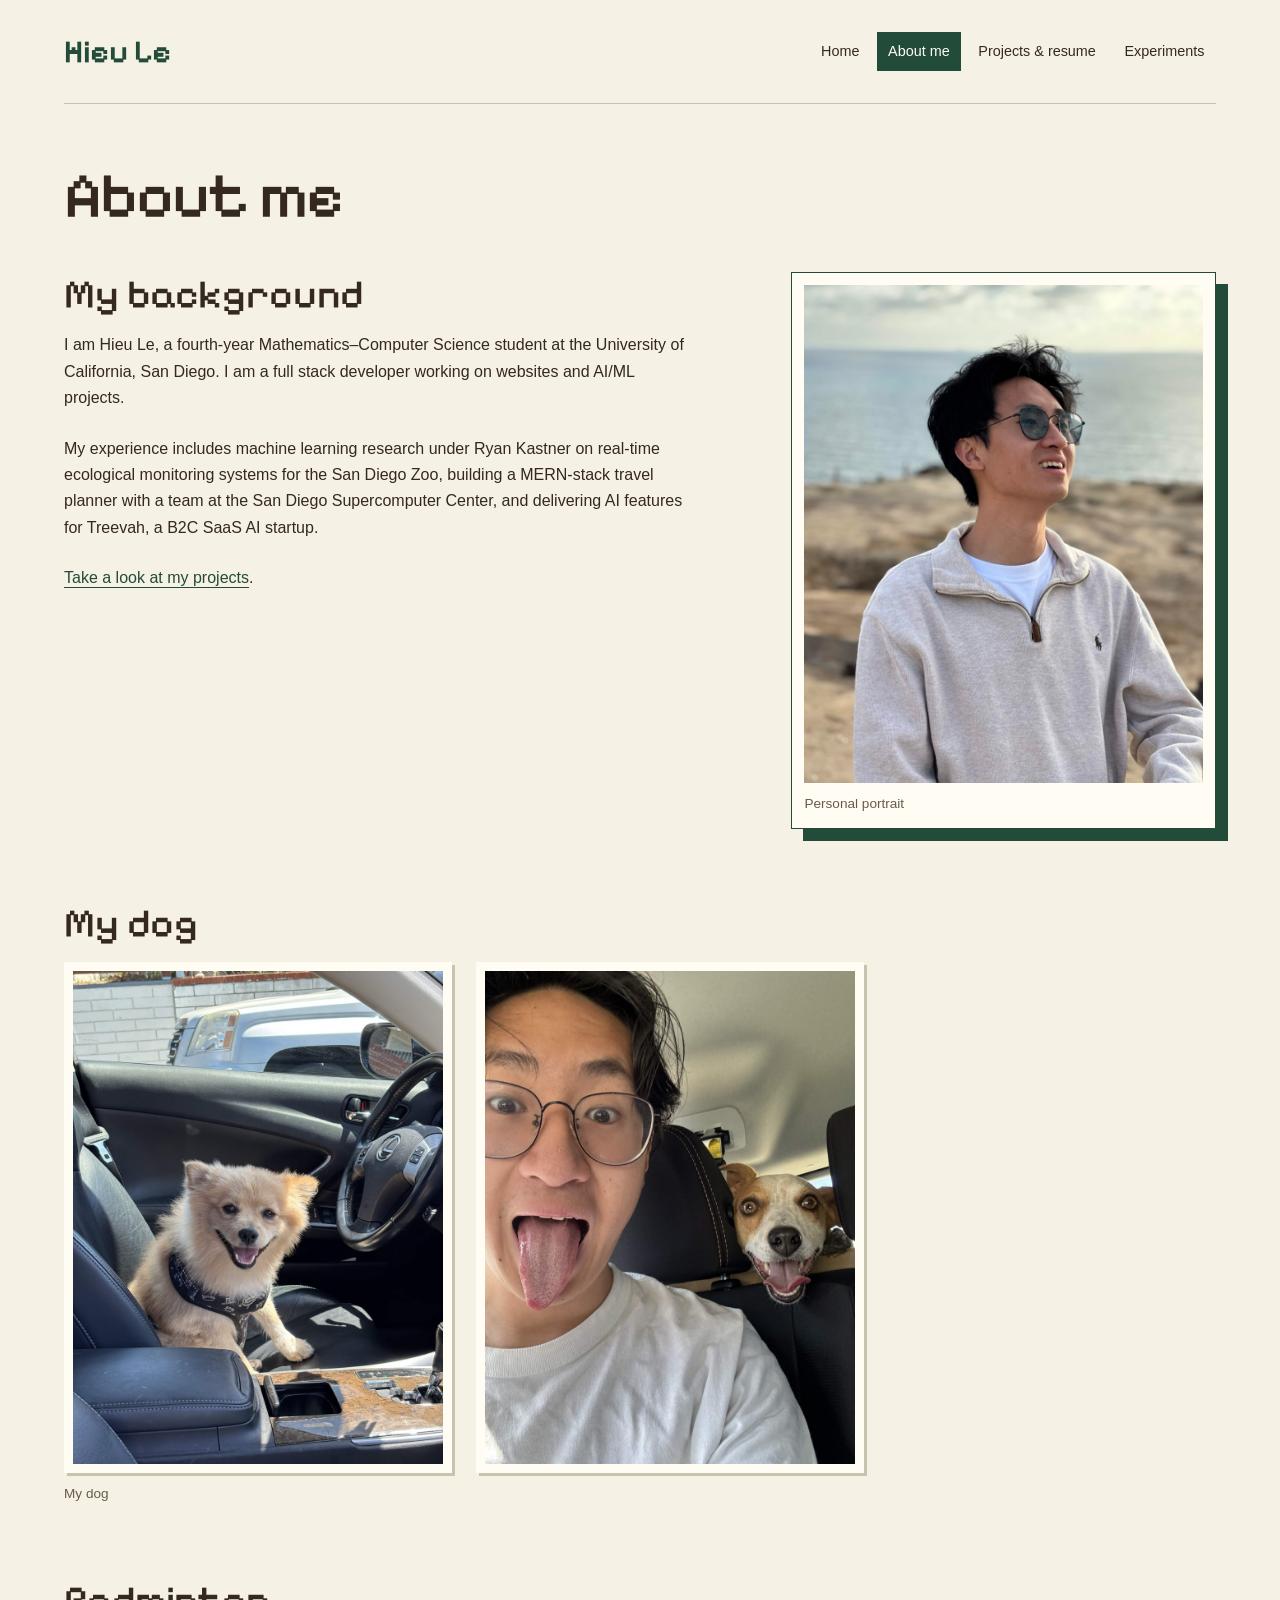
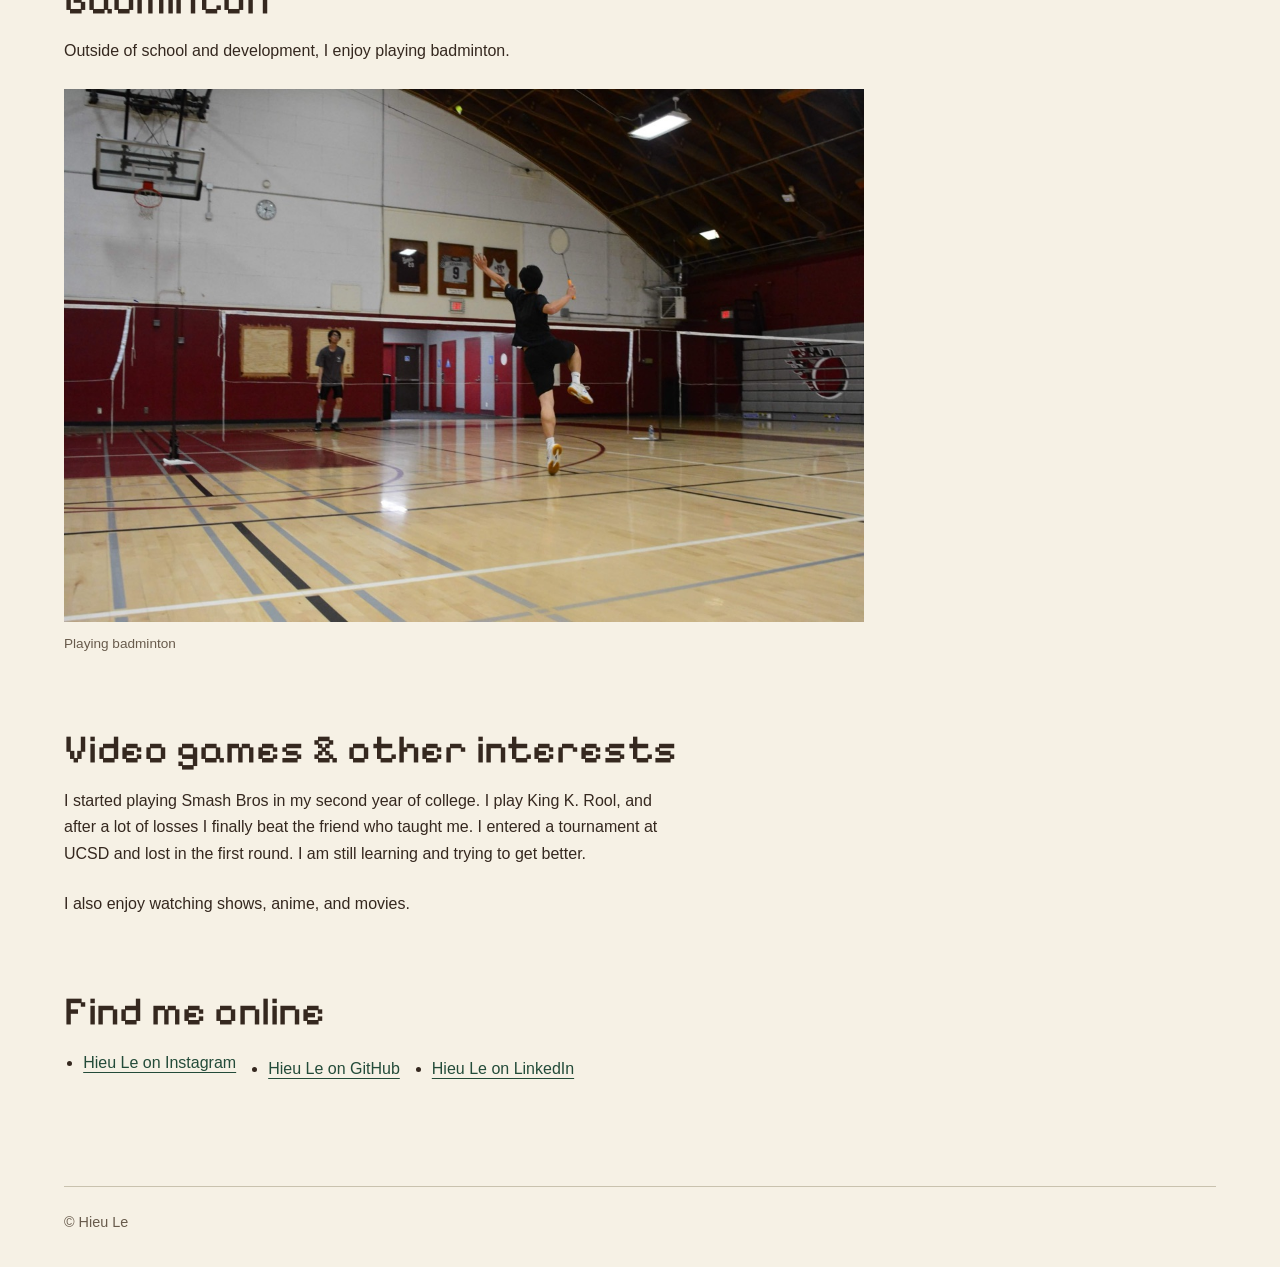
==== about.html @ ff876a13 "First test of portfolio" ====
<!doctype html>
<html lang="en">
  <head>
    <meta charset="UTF-8" />
    <meta name="viewport" content="width=device-width, initial-scale=1" />
    <meta
      name="description"
      content="Get to know Hieu Le, a UC San Diego Mathematics–Computer Science student, through his background, dog, badminton hobby, and video game interests."
    />
    <title>About Me | Hieu Le</title>
    <link rel="icon" href="assets/images/favicon.svg" type="image/svg+xml" />
    <link rel="stylesheet" href="styles.css" />
  </head>
  <body>
    <a class="skip-link" href="#main-content">Skip to main content</a>
    <header>
      <p class="site-name"><a href="index.html">Hieu Le</a></p>
      <nav aria-label="Main navigation">
        <ul>
          <li><a href="index.html">Home</a></li>
          <li><a href="about.html" aria-current="page">About me</a></li>
          <li><a href="projects.html">Projects &amp; resume</a></li>
          <li><a href="experiments.html">Experiments</a></li>
        </ul>
      </nav>
    </header>
    <main id="main-content">
      <h1>About me</h1>

      <section class="about-background" aria-labelledby="background-heading">
        <h2 id="background-heading">My background</h2>
        <p>
          I am Hieu Le, a fourth-year Mathematics–Computer Science student at
          the University of California, San Diego. I am a full stack developer
          working on websites and AI/ML projects.
        </p>
        <p>
          My experience includes machine learning research under Ryan Kastner on
          real-time ecological monitoring systems for the San Diego Zoo,
          building a MERN-stack travel planner with a team at the San Diego
          Supercomputer Center, and delivering AI features for Treevah, a B2C
          SaaS AI startup.
        </p>
        <figure class="portrait">
          <img
            src="assets/images/optimized/aboutme.jpg"
            alt="Hieu Le wearing sunglasses outdoors by the ocean."
            width="320"
            height="427"
          />
          <figcaption>Personal portrait</figcaption>
        </figure>
        <p><a href="projects.html">Take a look at my projects</a>.</p>
      </section>

      <section aria-labelledby="dog-heading">
        <h2 id="dog-heading">My dog</h2>
        <div class="photo-pair">
          <figure>
            <img
              src="assets/images/optimized/dog1.jpg"
              alt="A small tan dog sitting on a car seat."
              width="160"
              height="213"
              loading="lazy"
            />
            <figcaption>My dog</figcaption>
          </figure>
          <figure>
            <img
              src="assets/images/optimized/dog2.jpg"
              alt="Hieu and a dog posing with their tongues out in a car."
              width="160"
              height="213"
              loading="lazy"
            />
          </figure>
        </div>
      </section>

      <section aria-labelledby="badminton-heading">
        <h2 id="badminton-heading">Badminton</h2>
        <p>Outside of school and development, I enjoy playing badminton.</p>
        <figure class="wide-photo">
          <img
            src="assets/images/optimized/badminton.jpg"
            alt="A badminton player jumping to hit the shuttlecock in an indoor gym."
            width="320"
            height="213"
            loading="lazy"
          />
          <figcaption>Playing badminton</figcaption>
        </figure>
      </section>

      <section aria-labelledby="games-heading">
        <h2 id="games-heading">Video games &amp; other interests</h2>
        <p>
          I started playing Smash Bros in my second year of college. I play King
          K. Rool, and after a lot of losses I finally beat the friend who
          taught me. I entered a tournament at UCSD and lost in the first round.
          I am still learning and trying to get better.
        </p>
        <p>I also enjoy watching shows, anime, and movies.</p>
      </section>

      <section aria-labelledby="social-heading">
        <h2 id="social-heading">Find me online</h2>
        <ul class="social-links">
          <li>
            <a href="https://www.instagram.com/hieubae/"
              >Hieu Le on Instagram</a
            >
          </li>
          <li><a href="https://github.com/hieule314">Hieu Le on GitHub</a></li>
          <li>
            <a href="https://www.linkedin.com/in/hieule314/"
              >Hieu Le on LinkedIn</a
            >
          </li>
        </ul>
      </section>
    </main>
    <footer>
      <p>&copy; Hieu Le</p>
    </footer>
  </body>
</html>
---- styles.css ----
/* Hieu Le | https://github.com/hieule314/cse134b-hw3 */

/* The pixel font is served locally; its license is in assets/fonts/OFL.txt. */
@font-face {
  font-family: "Pixelify Sans";
  src: url("assets/fonts/PixelifySans.ttf") format("truetype");
  font-weight: 400 700;
  font-style: normal;
  font-display: swap;
}

:root {
  --paper: #f6f1e5;
  --surface: #fffcf4;
  --ink: #35281f;
  --muted: #685b4c;
  --forest: #234b39;
  --forest-dark: #173528;
  --fern: #bfd1a2;
  --rule: #c9c2ae;
  --body-font: "Trebuchet MS", "Segoe UI", sans-serif;
  --pixel-font: "Pixelify Sans", "Courier New", monospace;
  --page-width: 72rem;
  --gutter: 2rem;
  --space: 1.5rem;
}

* {
  box-sizing: border-box;
}

html {
  scroll-padding-top: 2rem;
}

body {
  margin: 0;
  background: var(--paper);
  color: var(--ink);
  font-family: var(--body-font);
  font-size: 1rem;
  line-height: 1.65;
  overflow-wrap: break-word;
}

::selection {
  background: var(--forest);
  color: var(--surface);
}

/* Child combinator: constrain the page's top-level header, main, and footer. */
body > header,
body > main,
body > footer {
  width: min(var(--page-width), calc(100% - var(--gutter) * 2));
  margin-inline: auto;
}

body > header {
  display: flex;
  align-items: center;
  justify-content: space-between;
  gap: var(--space);
  min-height: 6.5rem;
  padding-block: 1rem;
  border-bottom: 1px solid var(--rule);
}

.site-name {
  margin: 0;
  font-family: var(--pixel-font);
  font-size: 2rem;
  font-weight: 600;
  line-height: 1;
  white-space: nowrap;
}

.site-name a {
  text-decoration: none;
}

/* Descendant combinator: arrange the existing navigation lists as wrapping rows. */
nav ul {
  display: flex;
  flex-wrap: wrap;
  align-items: center;
  gap: 0.35rem;
  margin: 0;
  padding: 0;
  list-style: none;
}

nav a {
  display: inline-block;
  padding: 0.55em 0.8em;
  color: var(--ink);
  font-size: 0.9rem;
  text-decoration: none;
  transition:
    background-color 160ms ease,
    color 160ms ease;
}

/* Attribute selector: mark the current page using its existing ARIA attribute. */
nav a[aria-current="page"] {
  background: var(--forest);
  color: var(--surface);
}

nav a:hover {
  background: var(--forest-dark);
  color: var(--surface);
}

main {
  padding-block: 3.5rem 5rem;
}

main > section + section {
  margin-top: 4.5rem;
}

h1,
h2,
h3,
h4 {
  margin: 0 0 1rem;
  font-family: var(--pixel-font);
  font-weight: 500;
  line-height: 1.12;
  text-wrap: balance;
}

h1 {
  max-width: 18ch;
  font-size: 4rem;
  letter-spacing: -0.025em;
}

h2 {
  font-size: 2.5rem;
}

h3 {
  font-size: 1.9rem;
}

h4 {
  font-size: 1.5rem;
}

p,
ul,
ol,
dl {
  margin: 0 0 var(--space);
}

/* Keep paragraphs comfortable to read on wide screens. */
main p {
  max-width: 70ch;
}

li + li {
  margin-top: 0.35rem;
}

nav li + li {
  margin-top: 0;
}

/* Adjacent sibling combinator: soften introductory paragraphs after page titles. */
h1 + p {
  max-width: 65ch;
  color: var(--muted);
  font-size: 1.15rem;
}

a {
  color: var(--forest);
  text-underline-offset: 0.22em;
  text-decoration-thickness: 1px;
  transition:
    color 160ms ease,
    text-decoration-thickness 160ms ease;
}

a:hover {
  color: var(--ink);
  text-decoration-thickness: 3px;
}

/* Every keyboard-focusable control keeps an explicit, contrasting outline. */
a:focus,
button:focus,
input:focus,
textarea:focus,
select:focus,
summary:focus,
video:focus,
audio:focus,
iframe:focus {
  outline: 3px solid var(--forest);
  outline-offset: 4px;
}

.skip-link {
  position: absolute;
  top: 0.6rem;
  left: var(--gutter);
  z-index: 10;
  padding: 0.65em 1em;
  transform: translateY(-200%);
  background: var(--surface);
}

.skip-link:focus {
  transform: translateY(0);
}

.intro {
  display: grid;
  grid-template-columns: minmax(0, 1.25fr) minmax(0, 0.8fr);
  align-items: center;
  gap: 4rem;
  padding-block: 1rem 2rem;
}

.intro-greeting {
  display: block;
  margin-bottom: 0.6rem;
  color: var(--muted);
  font-family: var(--body-font);
  font-size: 1.1rem;
  line-height: 1.5;
  letter-spacing: 0;
}

.intro-name {
  display: block;
  color: var(--forest);
  font-size: 6rem;
  line-height: 1;
}

.intro-copy > p {
  max-width: 59ch;
}

.intro-copy > p + p {
  color: var(--muted);
  font-size: 0.95rem;
}

.intro-copy .intro-links {
  display: flex;
  flex-wrap: wrap;
  align-items: center;
  gap: 0.75rem;
  margin-top: 1.8rem;
  color: var(--ink);
}

.button-link,
button {
  display: inline-block;
  border: 1px solid var(--forest);
  padding: 0.7em 1.1em;
  background: var(--forest);
  color: var(--surface);
  font: inherit;
  font-size: 0.95rem;
  text-decoration: none;
  cursor: pointer;
  transition:
    transform 180ms ease,
    box-shadow 180ms ease,
    background-color 180ms ease;
}

.button-link:hover,
button:hover:enabled {
  transform: translate(-2px, -2px);
  background: var(--forest-dark);
  color: var(--surface);
  box-shadow: 3px 3px 0 var(--fern);
}

figure {
  min-width: 0;
  margin: 0;
}

img,
video,
svg,
canvas,
iframe,
audio {
  display: block;
  max-width: 100%;
}

img,
video,
svg,
canvas {
  height: auto;
}

figcaption {
  margin-top: 0.65rem;
  color: var(--muted);
  font-size: 0.85rem;
}

.portrait {
  position: relative;
  padding: 0.75rem;
  border: 1px solid var(--forest);
  background: var(--surface);
  box-shadow: 12px 12px 0 var(--forest);
}

.portrait img {
  width: 100%;
  aspect-ratio: 4 / 5;
  object-fit: cover;
}

.section-heading {
  margin-bottom: 1.5rem;
  padding-bottom: 1rem;
  border-bottom: 1px solid var(--rule);
}

.project-grid {
  display: grid;
  grid-template-columns: repeat(3, minmax(0, 1fr));
  gap: var(--space);
}

.project-card,
.project-entry {
  min-width: 0;
  border: 1px solid var(--forest);
  background: var(--surface);
  transition:
    transform 220ms ease,
    box-shadow 220ms ease;
}

.project-card:hover,
.project-card:focus-within,
.project-entry:hover,
.project-entry:focus-within {
  transform: translateY(-5px);
  box-shadow: 6px 6px 0 var(--fern);
}

.project-copy {
  padding: var(--space);
}

.project-copy h3 a {
  text-decoration: none;
}

.project-copy p:last-child {
  margin-bottom: 0;
}

/* Decorative CSS illustrations suggest metrics, a calendar, and a receipt. */
.project-art {
  position: relative;
  display: flex;
  align-items: end;
  justify-content: center;
  gap: 0.85rem;
  height: 12rem;
  padding: 2.5rem;
  overflow: hidden;
  background-color: var(--forest-dark);
  background-image:
    linear-gradient(#bfd1a21a 1px, transparent 1px),
    linear-gradient(90deg, #bfd1a21a 1px, transparent 1px);
  background-size: 1.5rem 1.5rem;
}

.art-watchtower span {
  width: 1.6rem;
  height: 48%;
  border: 1px solid var(--fern);
  background: var(--fern);
  transform-origin: bottom;
}

.art-watchtower span:nth-child(2) {
  height: 85%;
  background: transparent;
}

.art-watchtower span:nth-child(3) {
  height: 65%;
}

.art-calendar::before {
  width: 9rem;
  height: 7rem;
  border: 2px solid var(--fern);
  border-top-width: 1rem;
  background-image:
    linear-gradient(var(--fern) 1px, transparent 1px),
    linear-gradient(90deg, var(--fern) 1px, transparent 1px);
  background-size: 1.3rem 1.5rem;
  content: "";
}

.art-receipt::before {
  width: 6rem;
  height: 8rem;
  border: 0.7rem solid var(--paper);
  background: repeating-linear-gradient(
    var(--ink) 0 2px,
    var(--paper) 2px 0.8rem
  );
  box-shadow: 8px 8px 0 #00000033;
  content: "";
  transform: rotate(-7deg);
}

.outside-grid {
  display: grid;
  grid-template-columns: 0.9fr 1.25fr;
  align-items: center;
  gap: 3rem;
  padding: 2.5rem;
  background: var(--forest);
  color: var(--paper);
}

.outside-grid a {
  color: var(--paper);
}

.outside-grid a:hover {
  color: var(--fern);
}

.outside-grid a:focus {
  outline-color: var(--paper);
}

.outside-photos,
.photo-pair {
  display: grid;
  grid-template-columns: repeat(2, minmax(0, 1fr));
  align-items: start;
  gap: var(--space);
}

.outside-photos img {
  width: 100%;
  aspect-ratio: 4 / 5;
  object-fit: cover;
  border: 0.4rem solid var(--paper);
}

.outside-photos figure:last-child {
  margin-top: 2rem;
}

.about-background {
  display: grid;
  grid-template-columns: minmax(0, 1.25fr) minmax(0, 0.8fr);
  column-gap: 4rem;
  align-items: start;
  margin-top: 2.5rem;
}

.about-background > figure {
  grid-column: 2;
  grid-row: 1 / span 5;
}

.about-background > p,
.about-background > h2 {
  grid-column: 1;
}

.photo-pair {
  max-width: 50rem;
}

.photo-pair img {
  width: 100%;
  border: 0.6rem solid var(--surface);
  box-shadow: 3px 3px 0 var(--rule);
}

.wide-photo {
  max-width: 50rem;
}

.wide-photo img {
  width: 100%;
}

.social-links {
  display: flex;
  flex-wrap: wrap;
  gap: 1rem 2rem;
  padding-left: 1.2rem;
}

.page-intro {
  margin-bottom: 3rem;
  padding-bottom: 2rem;
  border-bottom: 1px solid var(--rule);
}

.page-intro nav a {
  border: 1px solid var(--rule);
}

.project-list {
  display: grid;
  gap: 2rem;
}

.project-entry {
  display: grid;
  grid-template-columns: minmax(0, 0.65fr) minmax(0, 1.6fr);
}

.project-entry .project-art {
  height: 100%;
  min-height: 13rem;
  align-items: center;
}

.project-entry .art-watchtower span {
  height: 5rem;
}

.project-entry .art-watchtower span:nth-child(2) {
  height: 8rem;
}

.project-entry .art-watchtower span:nth-child(3) {
  height: 6.5rem;
}

.project-body {
  min-width: 0;
  padding: 2rem;
}

/* Attribute selector: distinguish each project's existing date metadata. */
time[datetime] {
  color: var(--muted);
  font-size: 0.85rem;
}

dt {
  font-weight: bold;
}

dd {
  margin: 0 0 1rem;
}

.resume-grid {
  display: grid;
  grid-template-columns: minmax(0, 0.7fr) minmax(0, 1.3fr);
  gap: 3rem;
  padding-block: 1.5rem;
  border-block: 1px solid var(--rule);
}

#experience article + article {
  margin-top: 2rem;
}

.experiments main > section {
  max-width: 52rem;
  padding-top: 2rem;
  border-top: 1px solid var(--rule);
}

.experiments main > section + section {
  margin-top: 3rem;
}

/* CSS paints the decorative court; its description and SVG remain in the HTML. */
#court-canvas {
  width: 22.5rem;
  aspect-ratio: 2 / 1;
  border: 1rem solid var(--paper);
  background:
    linear-gradient(
      90deg,
      transparent calc(50% - 1px),
      white calc(50% - 1px) calc(50% + 1px),
      transparent calc(50% + 1px)
    ),
    #196b3a;
  box-shadow: inset 0 0 0 2px white;
}

iframe {
  width: 100%;
  height: 24rem;
  border: 1px solid var(--rule);
  background: var(--surface);
}

portfolio-note {
  display: block;
  margin-bottom: var(--space);
  padding: 1rem;
  border: 1px solid var(--forest);
  background: var(--surface);
}

portfolio-note p {
  margin: 0;
}

fieldset {
  min-width: 0;
  margin: 0;
  padding: var(--space);
  border: 1px solid var(--rule);
}

legend {
  padding-inline: 0.4em;
  font-weight: bold;
}

fieldset > div {
  margin-bottom: var(--space);
}

label {
  display: block;
  margin-bottom: 0.3rem;
}

input,
textarea,
select {
  width: 100%;
  max-width: 32rem;
  min-width: 0;
  border: 1px solid var(--muted);
  border-radius: 0;
  padding: 0.65em;
  background: var(--surface);
  color: var(--ink);
  font: inherit;
}

textarea {
  resize: vertical;
}

button:disabled {
  border-color: var(--rule);
  background: var(--paper);
  color: var(--muted);
  cursor: not-allowed;
}

progress {
  max-width: 100%;
  accent-color: var(--forest);
}

summary {
  width: fit-content;
  padding: 0.6em 0;
  color: var(--forest);
  cursor: pointer;
}

summary:hover {
  text-decoration: underline;
}

details[open] {
  padding-bottom: 1rem;
}

dialog {
  width: min(30rem, calc(100% - 3rem));
  max-height: calc(100% - 3rem);
  padding: 2rem;
  border: 2px solid var(--forest);
  background: var(--paper);
  color: var(--ink);
}

dialog::backdrop {
  background: #17352899;
}

code {
  font-size: 0.9rem;
  overflow-wrap: anywhere;
}

body > footer {
  display: flex;
  flex-wrap: wrap;
  justify-content: space-between;
  gap: 1rem;
  padding-block: 1.5rem 2rem;
  border-top: 1px solid var(--rule);
  color: var(--muted);
  font-size: 0.9rem;
}

body > footer p {
  margin: 0;
}

/* Animate only when motion is welcome; content is visible by default. */
@media (prefers-reduced-motion: no-preference) {
  html {
    scroll-behavior: smooth;
  }

  .intro-copy,
  .page-intro {
    animation: arrive 650ms ease-out;
  }

  .intro .portrait {
    animation: portrait-arrive 850ms ease-out;
  }

  .project-card {
    animation: arrive 650ms ease-out backwards;
  }

  .project-card:nth-child(2) {
    animation-delay: 100ms;
  }

  .project-card:nth-child(3) {
    animation-delay: 200ms;
  }

  .project-card:hover .art-watchtower span,
  .project-entry:hover .art-watchtower span {
    animation: grow-bar 650ms ease-out;
  }

  .project-card:hover .art-receipt::before,
  .project-entry:hover .art-receipt::before {
    animation: receipt-tilt 600ms ease-in-out;
  }
}

@keyframes arrive {
  from {
    opacity: 0.35;
    transform: translateY(1rem);
  }
  to {
    opacity: 1;
    transform: translateY(0);
  }
}

@keyframes portrait-arrive {
  from {
    opacity: 0.4;
    transform: translate(0.75rem, 0.75rem) rotate(2deg);
  }
  to {
    opacity: 1;
    transform: translate(0, 0) rotate(0);
  }
}

@keyframes grow-bar {
  from {
    transform: scaleY(0.45);
  }
  to {
    transform: scaleY(1);
  }
}

@keyframes receipt-tilt {
  50% {
    transform: rotate(5deg) translateY(-0.4rem);
  }
}

/* Narrow screens stack meaningful columns and keep all navigation visible. */
@media (max-width: 48rem) {
  :root {
    --gutter: 1.25rem;
    --space: 1.25rem;
  }

  body > header {
    flex-direction: column;
    align-items: flex-start;
    gap: 1rem;
    padding-block: 1.5rem;
  }

  body > header nav {
    width: 100%;
  }

  body > header nav ul {
    display: grid;
    grid-template-columns: repeat(2, minmax(0, 1fr));
    gap: 0.4rem;
  }

  body > header nav a {
    display: block;
  }

  main {
    padding-block: 2.5rem 3rem;
  }

  h1 {
    font-size: 2.8rem;
  }
  h2 {
    font-size: 2rem;
  }
  h3 {
    font-size: 1.65rem;
  }
  h4 {
    font-size: 1.35rem;
  }

  .intro-name {
    font-size: 4.25rem;
  }

  .intro,
  .about-background,
  .outside-grid,
  .resume-grid,
  .project-entry,
  .project-grid {
    grid-template-columns: minmax(0, 1fr);
    gap: 2rem;
  }

  .intro {
    padding-top: 0;
  }

  .portrait {
    width: calc(100% - 0.75rem);
    max-width: 25rem;
  }

  .about-background > figure,
  .about-background > p,
  .about-background > h2 {
    grid-column: auto;
    grid-row: auto;
  }

  .about-background {
    gap: 0;
  }

  .about-background > figure {
    margin-block: 0.5rem 2rem;
  }

  .outside-grid,
  .project-body {
    padding: 1.5rem;
  }

  .outside-photos,
  .photo-pair {
    gap: 0.75rem;
  }

  .project-entry {
    gap: 0;
  }

  .project-entry .project-art {
    height: 12rem;
    min-height: 0;
  }

  main > section + section {
    margin-top: 3rem;
  }
}

@media (prefers-reduced-motion: reduce) {
  a,
  button,
  .project-card,
  .project-entry {
    transition: none;
  }

  .project-card:hover,
  .project-card:focus-within,
  .project-entry:hover,
  .project-entry:focus-within,
  .button-link:hover,
  button:hover:enabled {
    transform: none;
  }
}
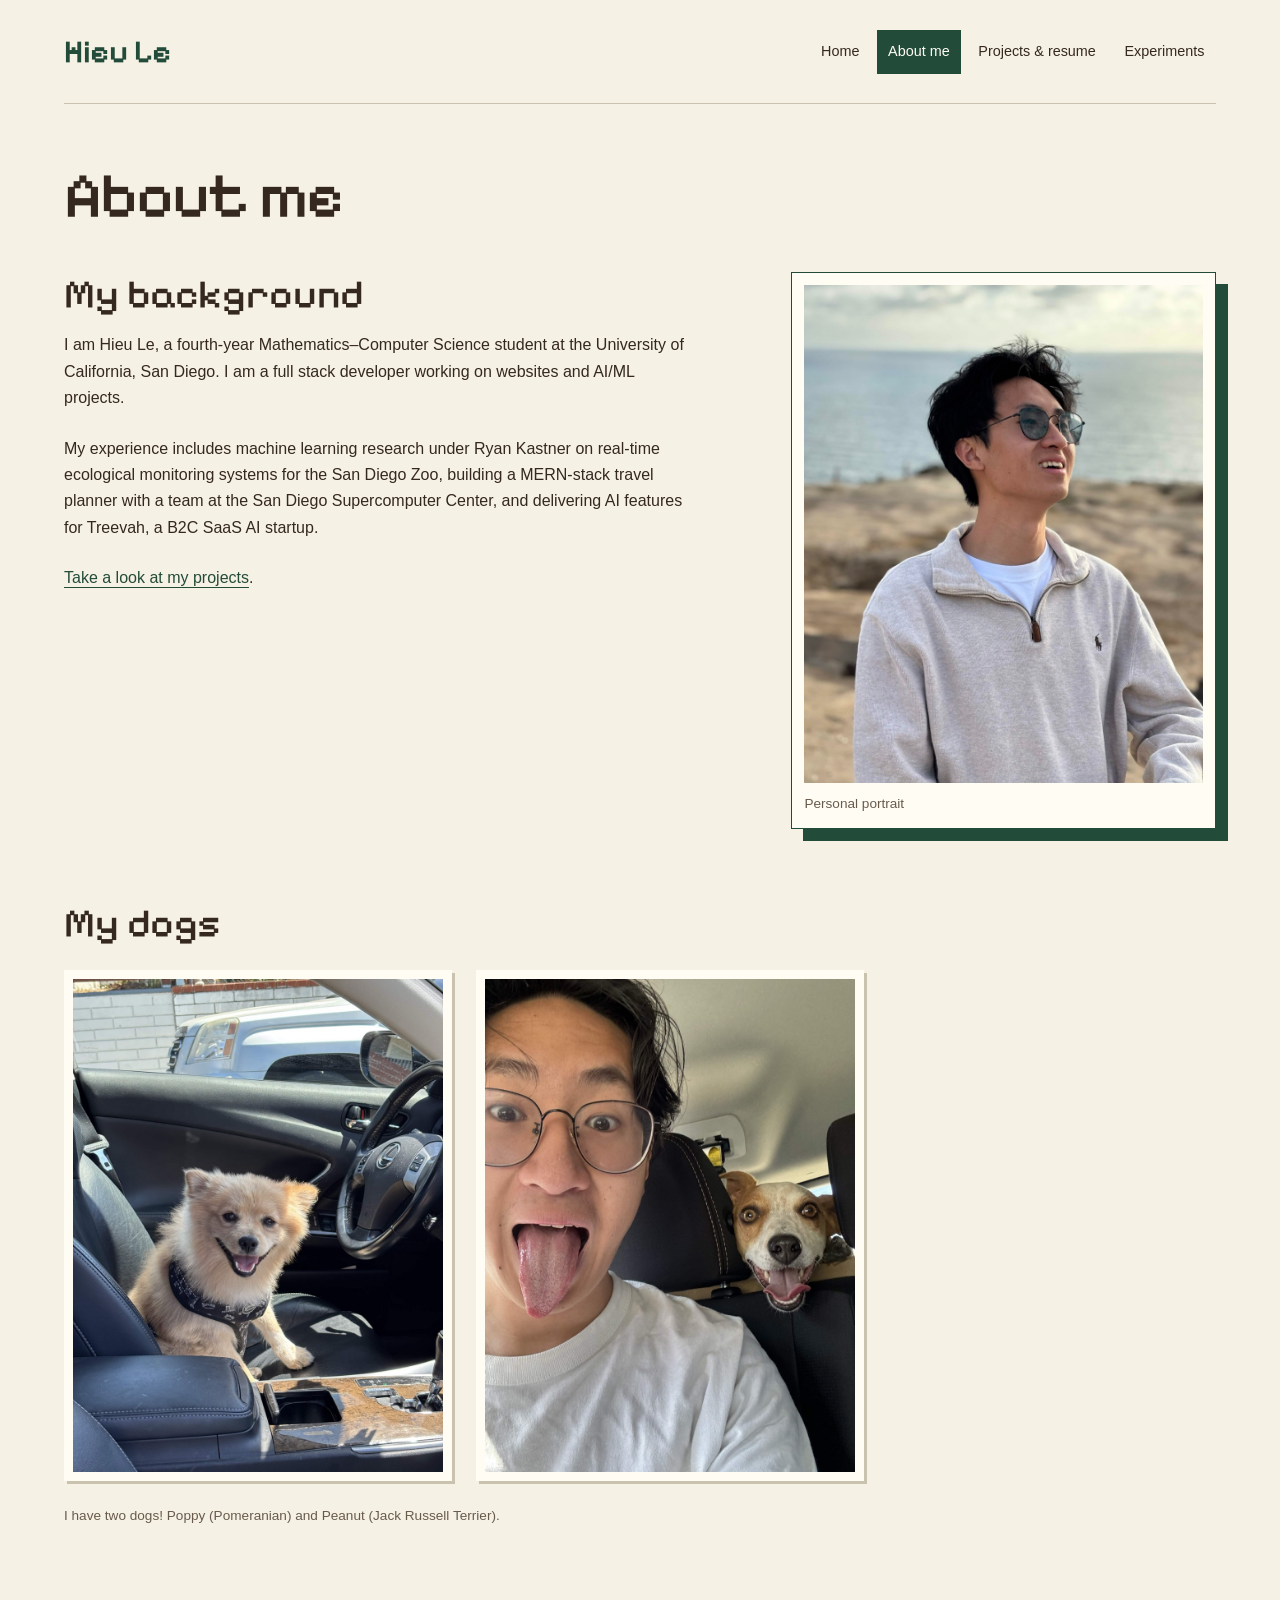
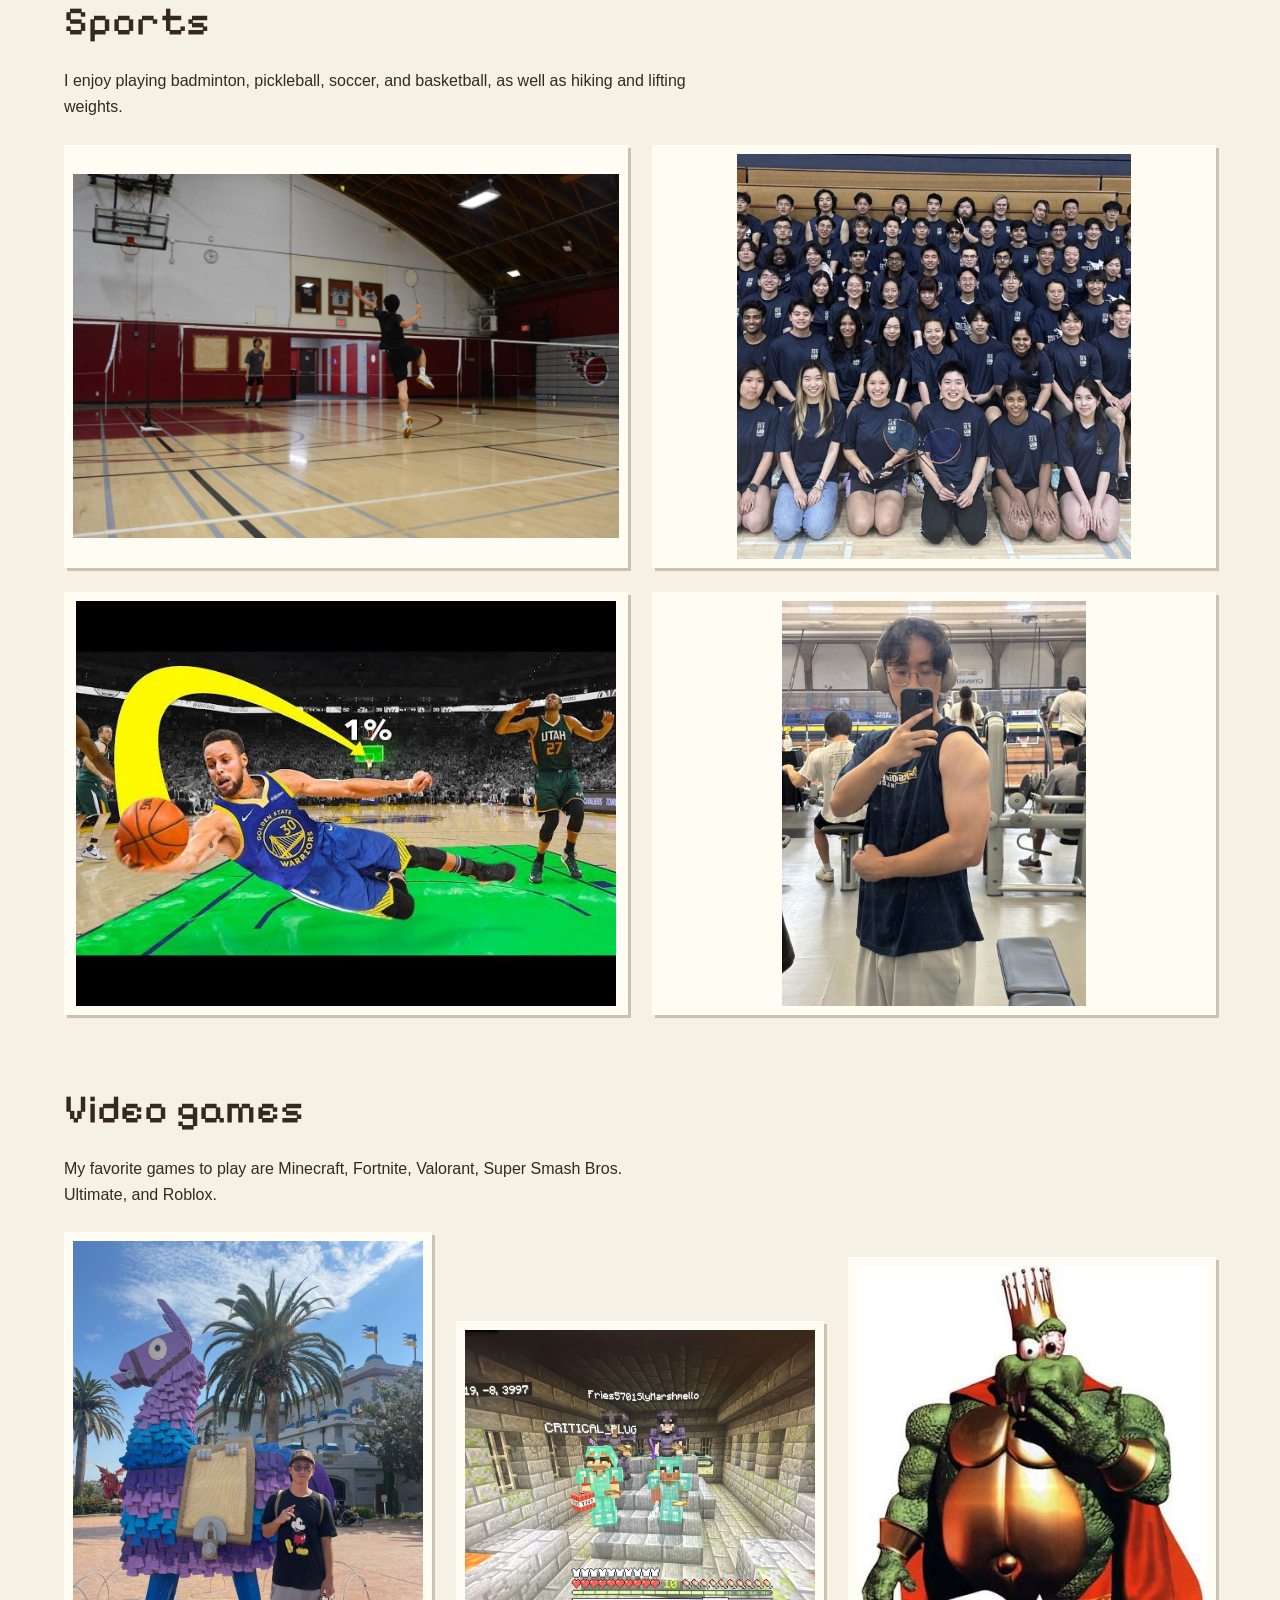
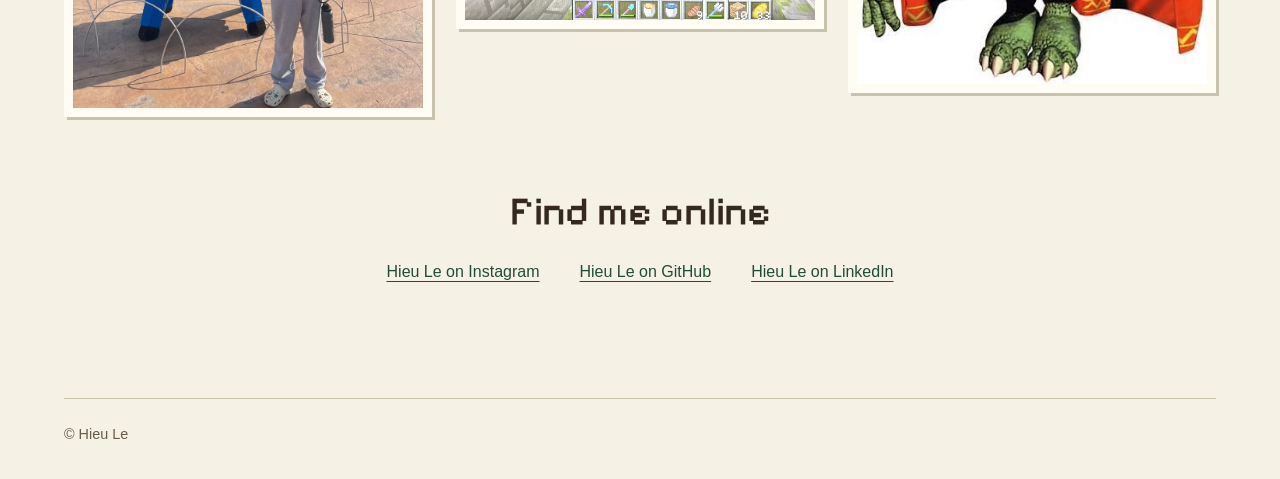
==== commit 269c2b06: "Tweaked up about me and home page" ====
--- a/about.html
+++ b/about.html
@@ -5,7 +5,7 @@
     <meta name="viewport" content="width=device-width, initial-scale=1" />
     <meta
       name="description"
-      content="Get to know Hieu Le, a UC San Diego Mathematics–Computer Science student, through his background, dog, badminton hobby, and video game interests."
+      content="Get to know Hieu Le, a UC San Diego Mathematics–Computer Science student, through his background, two dogs, sports, and favorite video games."
     />
     <title>About Me | Hieu Le</title>
     <link rel="icon" href="assets/images/favicon.svg" type="image/svg+xml" />
@@ -24,7 +24,7 @@
         </ul>
       </nav>
     </header>
-    <main id="main-content">
+    <main id="main-content" tabindex="-1">
       <h1>About me</h1>
 
       <section class="about-background" aria-labelledby="background-heading">
@@ -53,55 +53,114 @@
         <p><a href="projects.html">Take a look at my projects</a>.</p>
       </section>
 
-      <section aria-labelledby="dog-heading">
-        <h2 id="dog-heading">My dog</h2>
-        <div class="photo-pair">
-          <figure>
-            <img
-              src="assets/images/optimized/dog1.jpg"
-              alt="A small tan dog sitting on a car seat."
-              width="160"
-              height="213"
-              loading="lazy"
-            />
-            <figcaption>My dog</figcaption>
-          </figure>
-          <figure>
-            <img
-              src="assets/images/optimized/dog2.jpg"
-              alt="Hieu and a dog posing with their tongues out in a car."
-              width="160"
-              height="213"
-              loading="lazy"
-            />
-          </figure>
-        </div>
+      <section class="photo-gallery dog-gallery" aria-labelledby="dog-heading">
+        <h2 id="dog-heading">My dogs</h2>
+        <figure>
+          <img
+            src="assets/images/optimized/dog1.jpg"
+            width="160"
+            height="213"
+            alt="Poppy, my Pomeranian, sitting on a car seat."
+            loading="lazy"
+          />
+        </figure>
+        <figure>
+          <img
+            src="assets/images/optimized/dog2.jpg"
+            width="160"
+            height="213"
+            alt="Peanut, my Jack Russell Terrier, posing with me in a car."
+            loading="lazy"
+          />
+        </figure>
+        <p class="photo-caption">
+          I have two dogs! Poppy (Pomeranian) and Peanut (Jack Russell Terrier).
+        </p>
       </section>
 
-      <section aria-labelledby="badminton-heading">
-        <h2 id="badminton-heading">Badminton</h2>
-        <p>Outside of school and development, I enjoy playing badminton.</p>
-        <figure class="wide-photo">
+      <section
+        class="photo-gallery sports-gallery"
+        aria-labelledby="sports-heading"
+      >
+        <h2 id="sports-heading">Sports</h2>
+        <p>
+          I enjoy playing badminton, pickleball, soccer, and basketball, as well
+          as hiking and lifting weights.
+        </p>
+        <figure>
           <img
             src="assets/images/optimized/badminton.jpg"
-            alt="A badminton player jumping to hit the shuttlecock in an indoor gym."
             width="320"
             height="213"
+            alt="Jumping to hit the shuttlecock during a badminton game."
             loading="lazy"
           />
-          <figcaption>Playing badminton</figcaption>
+        </figure>
+        <figure>
+          <img
+            src="assets/images/optimized/badminton-team.jpg"
+            width="320"
+            height="329"
+            alt="Our badminton group posing together in a gym."
+            loading="lazy"
+          />
+        </figure>
+        <figure>
+          <img
+            src="assets/images/optimized/steph-curry.jpg"
+            width="320"
+            height="240"
+            alt="A basketball graphic of Stephen Curry reaching for the ball."
+            loading="lazy"
+          />
+        </figure>
+        <figure>
+          <img
+            src="assets/images/optimized/gym.jpg"
+            width="320"
+            height="427"
+            alt="Taking a mirror selfie at the gym."
+            loading="lazy"
+          />
         </figure>
       </section>
 
-      <section aria-labelledby="games-heading">
-        <h2 id="games-heading">Video games &amp; other interests</h2>
+      <section
+        class="photo-gallery games-gallery"
+        aria-labelledby="games-heading"
+      >
+        <h2 id="games-heading">Video games</h2>
         <p>
-          I started playing Smash Bros in my second year of college. I play King
-          K. Rool, and after a lot of losses I finally beat the friend who
-          taught me. I entered a tournament at UCSD and lost in the first round.
-          I am still learning and trying to get better.
+          My favorite games to play are Minecraft, Fortnite, Valorant, Super
+          Smash Bros. Ultimate, and Roblox.
         </p>
-        <p>I also enjoy watching shows, anime, and movies.</p>
+        <figure>
+          <img
+            src="assets/images/optimized/fortnite-llama.jpg"
+            width="320"
+            height="427"
+            alt="Standing beside a large LEGO Fortnite llama."
+            loading="lazy"
+          />
+        </figure>
+        <figure>
+          <img
+            src="assets/images/optimized/minecraft.jpg"
+            width="320"
+            height="265"
+            alt="Four Minecraft characters posing together in an underground stronghold."
+            loading="lazy"
+          />
+        </figure>
+        <figure>
+          <img
+            src="assets/images/optimized/king-k-rool.jpg"
+            width="320"
+            height="382"
+            alt="King K. Rool, the crocodile character I play in Super Smash Bros. Ultimate."
+            loading="lazy"
+          />
+        </figure>
       </section>
 
       <section aria-labelledby="social-heading">
--- a/styles.css
+++ b/styles.css
@@ -91,7 +91,9 @@
 }
 
 nav a {
-  display: inline-block;
+  display: inline-flex;
+  align-items: center;
+  min-height: 2.75rem;
   padding: 0.55em 0.8em;
   color: var(--ink);
   font-size: 0.9rem;
@@ -252,7 +254,7 @@
   font-size: 0.95rem;
 }
 
-.intro-copy .intro-links {
+.intro .intro-links {
   display: flex;
   flex-wrap: wrap;
   align-items: center;
@@ -264,6 +266,7 @@
 .button-link,
 button {
   display: inline-block;
+  min-height: 2.75rem;
   border: 1px solid var(--forest);
   padding: 0.7em 1.1em;
   background: var(--forest);
@@ -315,7 +318,6 @@
 }
 
 .portrait {
-  position: relative;
   padding: 0.75rem;
   border: 1px solid var(--forest);
   background: var(--surface);
@@ -338,6 +340,17 @@
   display: grid;
   grid-template-columns: repeat(3, minmax(0, 1fr));
   gap: var(--space);
+}
+
+.project-grid > h2 {
+  grid-column: 1 / -1;
+  margin-bottom: 0;
+}
+
+.project-card {
+  position: relative;
+  display: grid;
+  grid-template-rows: 12rem auto 1fr;
 }
 
 .project-card,
@@ -351,28 +364,47 @@
 }
 
 .project-card:hover,
-.project-card:focus-within,
-.project-entry:hover,
-.project-entry:focus-within {
+.project-card:focus-within {
   transform: translateY(-5px);
   box-shadow: 6px 6px 0 var(--fern);
 }
 
-.project-copy {
-  padding: var(--space);
-}
-
-.project-copy h3 a {
+.project-card > h3 {
+  margin: var(--space) var(--space) 0.75rem;
+}
+
+.project-card h3 a {
   text-decoration: none;
 }
 
-.project-copy p:last-child {
-  margin-bottom: 0;
+/* Stretch each existing project link across its card without extra markup. */
+.project-card h3 a::after {
+  position: absolute;
+  inset: 0;
+  content: "";
+}
+
+/* Replace the small text outline with an outline around the full card. */
+.project-card h3 a:focus {
+  outline: none;
+}
+
+.project-card h3 a:focus::after {
+  outline: 3px solid var(--forest);
+  outline-offset: 4px;
+}
+
+.project-entry:focus-within,
+.project-entry:target {
+  box-shadow: 0 0 0 2px var(--fern);
+}
+
+.project-card > p {
+  margin: 0 var(--space) var(--space);
 }
 
 /* Decorative CSS illustrations suggest metrics, a calendar, and a receipt. */
 .project-art {
-  position: relative;
   display: flex;
   align-items: end;
   justify-content: center;
@@ -387,21 +419,15 @@
   background-size: 1.5rem 1.5rem;
 }
 
-.art-watchtower span {
-  width: 1.6rem;
-  height: 48%;
-  border: 1px solid var(--fern);
-  background: var(--fern);
+.art-watchtower::before {
+  width: 7.5rem;
+  height: 7rem;
+  background:
+    linear-gradient(var(--fern) 0 0) left bottom / 1.6rem 48% no-repeat,
+    linear-gradient(var(--fern) 0 0) center bottom / 1.6rem 85% no-repeat,
+    linear-gradient(var(--fern) 0 0) right bottom / 1.6rem 65% no-repeat;
+  content: "";
   transform-origin: bottom;
-}
-
-.art-watchtower span:nth-child(2) {
-  height: 85%;
-  background: transparent;
-}
-
-.art-watchtower span:nth-child(3) {
-  height: 65%;
 }
 
 .art-calendar::before {
@@ -439,35 +465,38 @@
   color: var(--paper);
 }
 
-.outside-grid a {
-  color: var(--paper);
-}
-
-.outside-grid a:hover {
-  color: var(--fern);
-}
-
-.outside-grid a:focus {
-  outline-color: var(--paper);
-}
-
-.outside-photos,
-.photo-pair {
+.outside-photos {
   display: grid;
   grid-template-columns: repeat(2, minmax(0, 1fr));
   align-items: start;
   gap: var(--space);
 }
 
-.outside-photos img {
+.outside-photos figure:last-child {
+  margin-top: 2rem;
+}
+
+.outside-grid a {
+  color: var(--paper);
+}
+
+.outside-grid p:last-child {
+  margin-bottom: 0;
+}
+
+.outside-grid a:hover {
+  color: var(--fern);
+}
+
+.outside-grid a:focus {
+  outline-color: var(--paper);
+}
+
+.outside-grid img {
   width: 100%;
   aspect-ratio: 4 / 5;
   object-fit: cover;
   border: 0.4rem solid var(--paper);
-}
-
-.outside-photos figure:last-child {
-  margin-top: 2rem;
 }
 
 .about-background {
@@ -488,29 +517,68 @@
   grid-column: 1;
 }
 
-.photo-pair {
+/* The section itself is the gallery; no extra layout div is needed. */
+.photo-gallery {
+  display: grid;
+  grid-template-columns: repeat(2, minmax(0, 1fr));
+  align-items: start;
+  gap: var(--space);
+}
+
+.photo-gallery > h2,
+.photo-gallery > p {
+  grid-column: 1 / -1;
+  margin: 0;
+}
+
+.dog-gallery {
   max-width: 50rem;
 }
 
-.photo-pair img {
+.photo-gallery img {
   width: 100%;
   border: 0.6rem solid var(--surface);
   box-shadow: 3px 3px 0 var(--rule);
 }
 
-.wide-photo {
-  max-width: 50rem;
-}
-
-.wide-photo img {
-  width: 100%;
+.photo-caption {
+  color: var(--muted);
+  font-size: 0.85rem;
+}
+
+.sports-gallery img {
+  aspect-ratio: 4 / 3;
+  object-fit: contain;
+  background: var(--surface);
+}
+
+.games-gallery {
+  grid-template-columns: repeat(3, minmax(0, 1fr));
+  align-items: center;
+}
+
+#social-heading {
+  text-align: center;
 }
 
 .social-links {
   display: flex;
   flex-wrap: wrap;
+  justify-content: center;
   gap: 1rem 2rem;
-  padding-left: 1.2rem;
+  padding: 0;
+  list-style: none;
+}
+
+.social-links li {
+  margin: 0;
+}
+
+.social-links a {
+  display: inline-flex;
+  align-items: center;
+  min-height: 2.75rem;
+  padding: 0.35em 0.25em;
 }
 
 .page-intro {
@@ -523,9 +591,12 @@
   border: 1px solid var(--rule);
 }
 
-.project-list {
-  display: grid;
-  gap: 2rem;
+#projects > .project-entry + .project-entry {
+  margin-top: 2rem;
+}
+
+#projects > p {
+  margin-top: var(--space);
 }
 
 .project-entry {
@@ -539,18 +610,6 @@
   align-items: center;
 }
 
-.project-entry .art-watchtower span {
-  height: 5rem;
-}
-
-.project-entry .art-watchtower span:nth-child(2) {
-  height: 8rem;
-}
-
-.project-entry .art-watchtower span:nth-child(3) {
-  height: 6.5rem;
-}
-
 .project-body {
   min-width: 0;
   padding: 2rem;
@@ -573,9 +632,17 @@
 .resume-grid {
   display: grid;
   grid-template-columns: minmax(0, 0.7fr) minmax(0, 1.3fr);
-  gap: 3rem;
-  padding-block: 1.5rem;
-  border-block: 1px solid var(--rule);
+  gap: 1.5rem 3rem;
+}
+
+.resume-grid > h2,
+.resume-grid > p {
+  grid-column: 1 / -1;
+}
+
+.resume-grid > h2 {
+  padding-bottom: 1.5rem;
+  border-bottom: 1px solid var(--rule);
 }
 
 #experience article + article {
@@ -734,27 +801,27 @@
 
   .intro-copy,
   .page-intro {
-    animation: arrive 650ms ease-out;
+    animation: arrive 400ms ease-out;
   }
 
   .intro .portrait {
-    animation: portrait-arrive 850ms ease-out;
+    animation: portrait-arrive 550ms ease-out;
   }
 
   .project-card {
-    animation: arrive 650ms ease-out backwards;
-  }
-
-  .project-card:nth-child(2) {
-    animation-delay: 100ms;
-  }
-
-  .project-card:nth-child(3) {
-    animation-delay: 200ms;
-  }
-
-  .project-card:hover .art-watchtower span,
-  .project-entry:hover .art-watchtower span {
+    animation: arrive 400ms ease-out backwards;
+  }
+
+  .project-card:nth-of-type(2) {
+    animation-delay: 75ms;
+  }
+
+  .project-card:nth-of-type(3) {
+    animation-delay: 150ms;
+  }
+
+  .project-card:hover .art-watchtower::before,
+  .project-entry:hover .art-watchtower::before {
     animation: grow-bar 650ms ease-out;
   }
 
@@ -766,22 +833,18 @@
 
 @keyframes arrive {
   from {
-    opacity: 0.35;
-    transform: translateY(1rem);
+    transform: translateY(0.75rem);
   }
   to {
-    opacity: 1;
     transform: translateY(0);
   }
 }
 
 @keyframes portrait-arrive {
   from {
-    opacity: 0.4;
-    transform: translate(0.75rem, 0.75rem) rotate(2deg);
+    transform: translate(0.5rem, 0.5rem) rotate(1deg);
   }
   to {
-    opacity: 1;
     transform: translate(0, 0) rotate(0);
   }
 }
@@ -826,7 +889,7 @@
   }
 
   body > header nav a {
-    display: block;
+    display: flex;
   }
 
   main {
@@ -855,7 +918,9 @@
   .outside-grid,
   .resume-grid,
   .project-entry,
-  .project-grid {
+  .project-grid,
+  .sports-gallery,
+  .games-gallery {
     grid-template-columns: minmax(0, 1fr);
     gap: 2rem;
   }
@@ -889,8 +954,7 @@
     padding: 1.5rem;
   }
 
-  .outside-photos,
-  .photo-pair {
+  .outside-photos {
     gap: 0.75rem;
   }
 
@@ -918,8 +982,6 @@
 
   .project-card:hover,
   .project-card:focus-within,
-  .project-entry:hover,
-  .project-entry:focus-within,
   .button-link:hover,
   button:hover:enabled {
     transform: none;
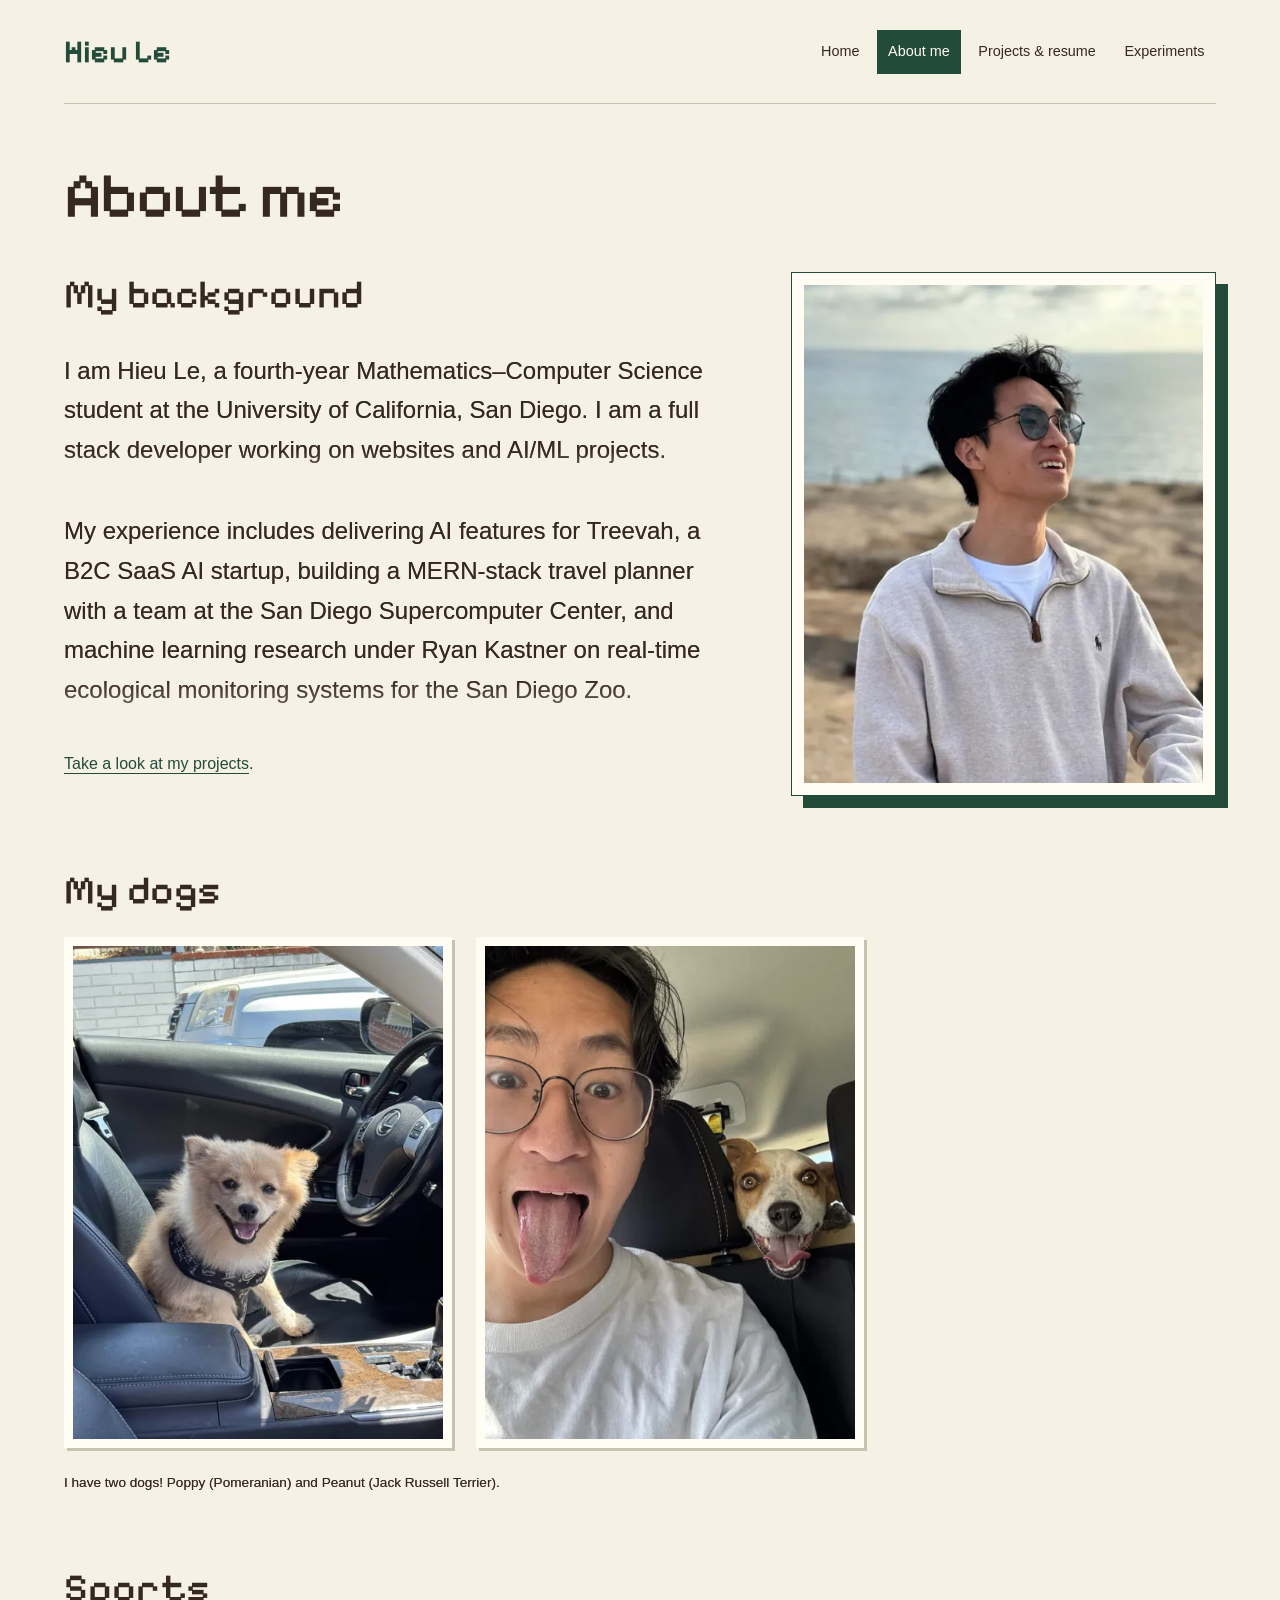
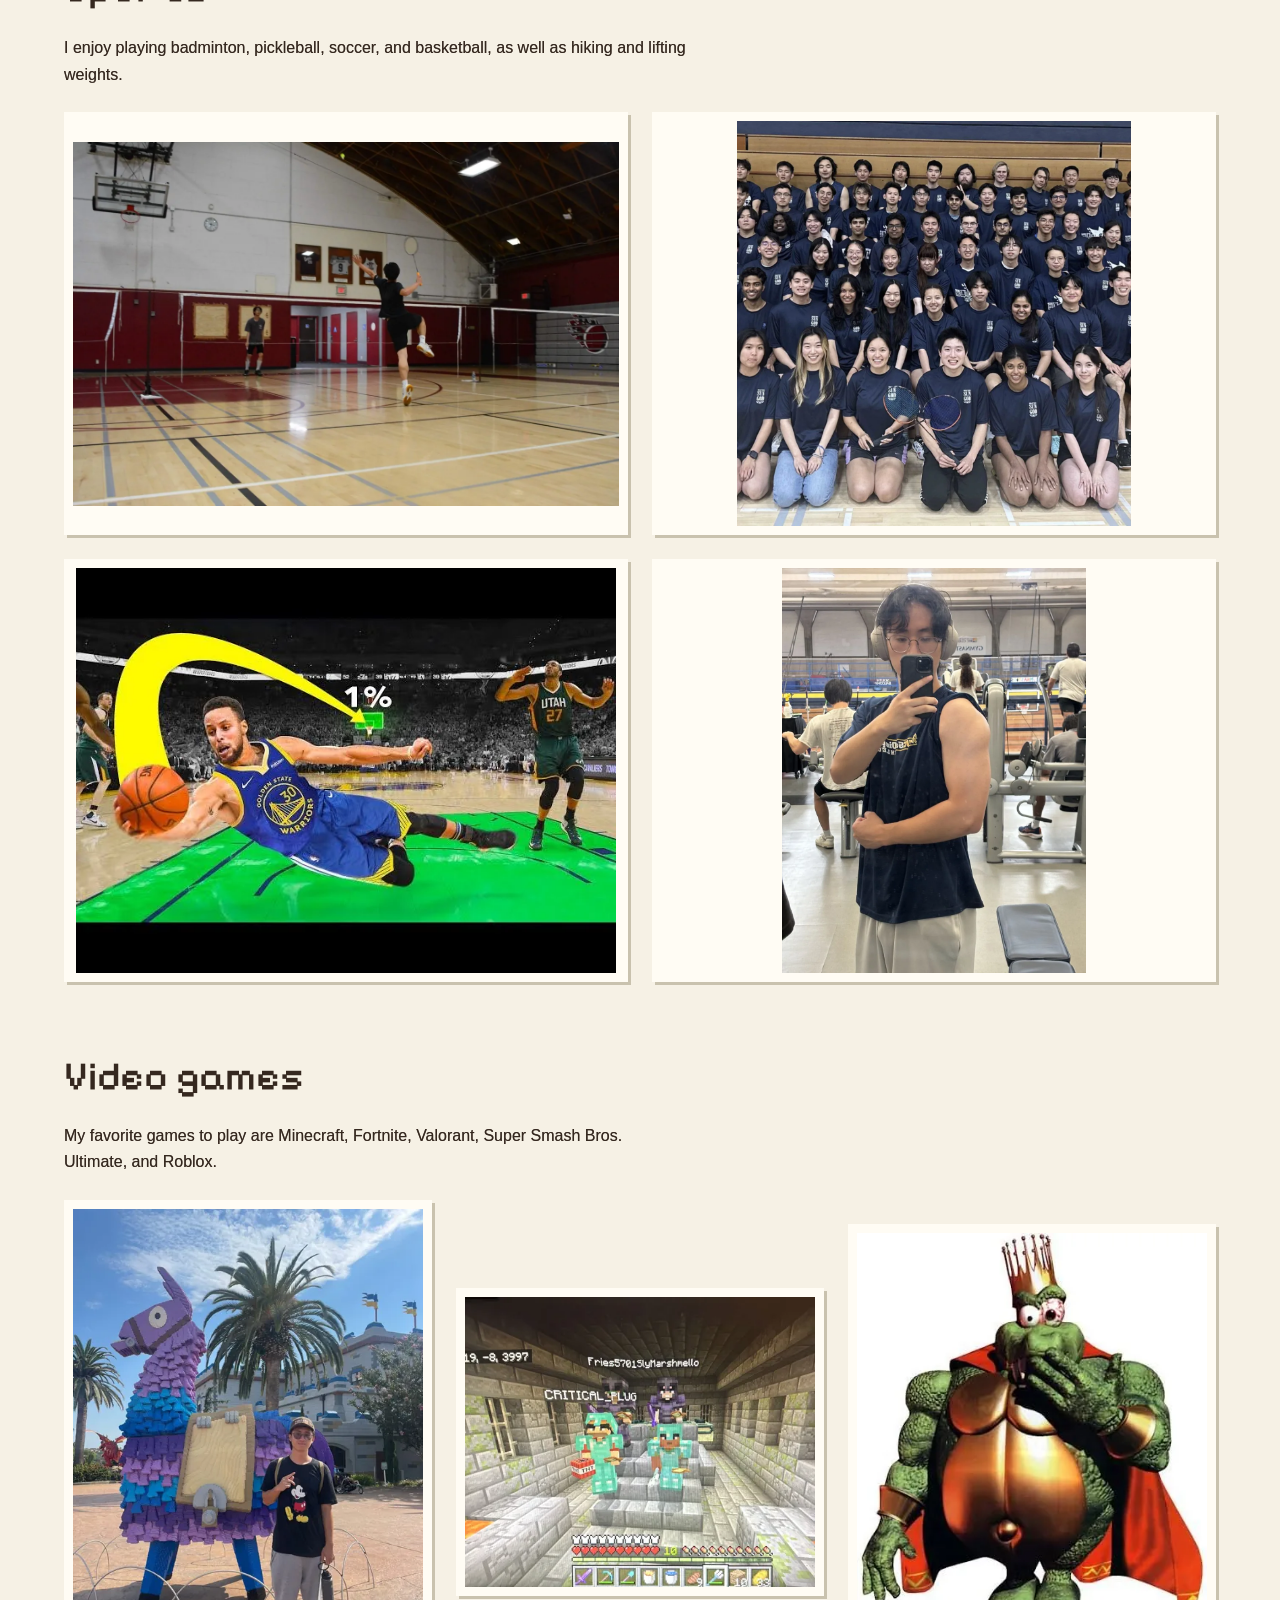
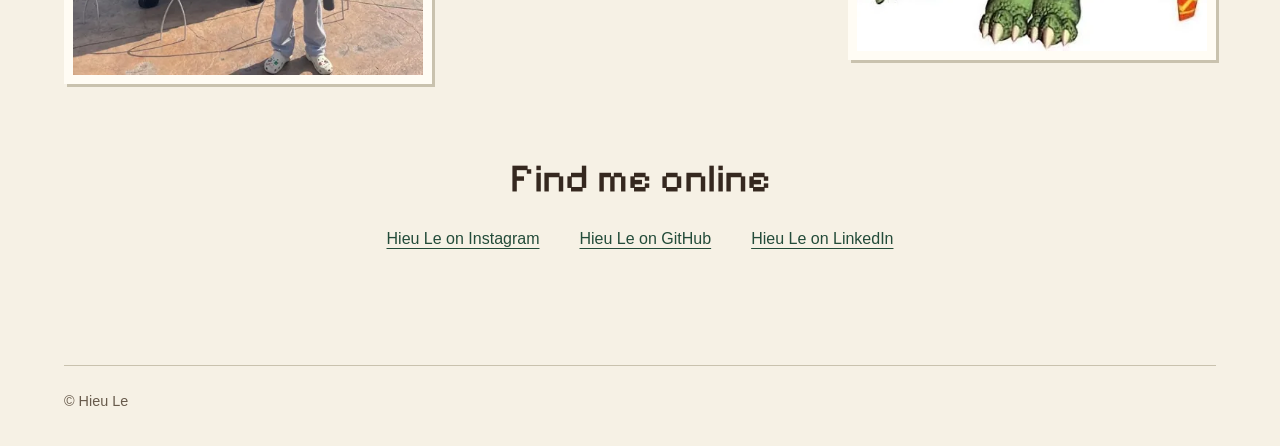
==== commit 54c1fe40: "Added fading animation and cleaned up" ====
--- a/about.html
+++ b/about.html
@@ -35,20 +35,30 @@
           working on websites and AI/ML projects.
         </p>
         <p>
-          My experience includes machine learning research under Ryan Kastner on
-          real-time ecological monitoring systems for the San Diego Zoo,
-          building a MERN-stack travel planner with a team at the San Diego
-          Supercomputer Center, and delivering AI features for Treevah, a B2C
-          SaaS AI startup.
+          My experience includes delivering AI features for Treevah, a B2C SaaS
+          AI startup, building a MERN-stack travel planner with a team at the
+          San Diego Supercomputer Center, and machine learning research under
+          Ryan Kastner on real-time ecological monitoring systems for the San
+          Diego Zoo.
         </p>
         <figure class="portrait">
-          <img
-            src="assets/images/optimized/aboutme.jpg"
-            alt="Hieu Le wearing sunglasses outdoors by the ocean."
-            width="320"
-            height="427"
-          />
-          <figcaption>Personal portrait</figcaption>
+          <picture>
+            <source
+              type="image/webp"
+              srcset="
+                assets/images/aboutme-480.webp 480w,
+                assets/images/aboutme.webp     900w
+              "
+              sizes="(max-width: 48rem) min(23.375rem, calc(100vw - 4.875rem)), (max-width: 76rem) calc(39vw - 4.75rem), 25rem"
+            />
+            <img
+              src="assets/images/aboutme.jpg"
+              alt="Hieu Le wearing sunglasses outdoors by the ocean."
+              width="320"
+              height="427"
+              fetchpriority="high"
+            />
+          </picture>
         </figure>
         <p><a href="projects.html">Take a look at my projects</a>.</p>
       </section>
@@ -56,22 +66,44 @@
       <section class="photo-gallery dog-gallery" aria-labelledby="dog-heading">
         <h2 id="dog-heading">My dogs</h2>
         <figure>
-          <img
-            src="assets/images/optimized/dog1.jpg"
-            width="160"
-            height="213"
-            alt="Poppy, my Pomeranian, sitting on a car seat."
-            loading="lazy"
-          />
-        </figure>
-        <figure>
-          <img
-            src="assets/images/optimized/dog2.jpg"
-            width="160"
-            height="213"
-            alt="Peanut, my Jack Russell Terrier, posing with me in a car."
-            loading="lazy"
-          />
+          <picture>
+            <source
+              type="image/webp"
+              srcset="
+                assets/images/dog1-480.webp 480w,
+                assets/images/dog1.webp     900w
+              "
+              sizes="(max-width: 48rem) calc(50vw - 3rem), (max-width: 54rem) calc(50vw - 4rem), 23rem"
+            />
+            <img
+              src="assets/images/dog1.jpg"
+              width="160"
+              height="213"
+              alt="Poppy, my Pomeranian, sitting on a car seat."
+              loading="lazy"
+              decoding="async"
+            />
+          </picture>
+        </figure>
+        <figure>
+          <picture>
+            <source
+              type="image/webp"
+              srcset="
+                assets/images/dog2-480.webp 480w,
+                assets/images/dog2.webp     900w
+              "
+              sizes="(max-width: 48rem) calc(50vw - 3rem), (max-width: 54rem) calc(50vw - 4rem), 23rem"
+            />
+            <img
+              src="assets/images/dog2.jpg"
+              width="160"
+              height="213"
+              alt="Peanut, my Jack Russell Terrier, posing with me in a car."
+              loading="lazy"
+              decoding="async"
+            />
+          </picture>
         </figure>
         <p class="photo-caption">
           I have two dogs! Poppy (Pomeranian) and Peanut (Jack Russell Terrier).
@@ -88,40 +120,84 @@
           as hiking and lifting weights.
         </p>
         <figure>
-          <img
-            src="assets/images/optimized/badminton.jpg"
-            width="320"
-            height="213"
-            alt="Jumping to hit the shuttlecock during a badminton game."
-            loading="lazy"
-          />
-        </figure>
-        <figure>
-          <img
-            src="assets/images/optimized/badminton-team.jpg"
-            width="320"
-            height="329"
-            alt="Our badminton group posing together in a gym."
-            loading="lazy"
-          />
-        </figure>
-        <figure>
-          <img
-            src="assets/images/optimized/steph-curry.jpg"
-            width="320"
-            height="240"
-            alt="A basketball graphic of Stephen Curry reaching for the ball."
-            loading="lazy"
-          />
-        </figure>
-        <figure>
-          <img
-            src="assets/images/optimized/gym.jpg"
-            width="320"
-            height="427"
-            alt="Taking a mirror selfie at the gym."
-            loading="lazy"
-          />
+          <picture>
+            <source
+              type="image/webp"
+              srcset="
+                assets/images/badminton-480.webp  480w,
+                assets/images/badminton.webp     1200w
+              "
+              sizes="(max-width: 48rem) calc(100vw - 3.7rem), (max-width: 76rem) calc(50vw - 4rem), 34rem"
+            />
+            <img
+              src="assets/images/badminton.jpg"
+              width="320"
+              height="213"
+              alt="Jumping to hit the shuttlecock during a badminton game."
+              loading="lazy"
+              decoding="async"
+            />
+          </picture>
+        </figure>
+        <figure>
+          <picture>
+            <source
+              type="image/webp"
+              srcset="
+                assets/images/badminton-team-480.webp  480w,
+                assets/images/badminton-team.webp     1167w
+              "
+              sizes="(max-width: 48rem) calc(100vw - 3.7rem), (max-width: 76rem) calc(50vw - 4rem), 34rem"
+            />
+            <img
+              src="assets/images/badminton-team.jpg"
+              width="320"
+              height="329"
+              alt="Our badminton group posing together in a gym."
+              loading="lazy"
+              decoding="async"
+            />
+          </picture>
+        </figure>
+        <figure>
+          <picture>
+            <source
+              type="image/webp"
+              srcset="
+                assets/images/steph-curry-480.webp 480w,
+                assets/images/steph-curry.webp     640w
+              "
+              sizes="(max-width: 48rem) calc(100vw - 3.7rem), (max-width: 76rem) calc(50vw - 4rem), 34rem"
+            />
+            <img
+              src="assets/images/steph-curry.jpg"
+              width="320"
+              height="240"
+              alt="A basketball graphic of Stephen Curry reaching for the ball."
+              loading="lazy"
+              decoding="async"
+            />
+          </picture>
+        </figure>
+        <figure>
+          <picture>
+            <source
+              type="image/webp"
+              srcset="
+                assets/images/gym-480.webp 480w,
+                assets/images/gym.webp     900w
+              "
+              sizes="(max-width: 48rem) calc(100vw - 3.7rem), (max-width: 76rem) calc(50vw - 4rem), 34rem"
+            />
+            <img
+              src="assets/images/gym.jpg"
+              width="320"
+              height="427"
+              alt="Taking a mirror selfie at the gym."
+              loading="lazy"
+              decoding="async"
+            />
+          </picture>
         </figure>
       </section>
 
@@ -135,31 +211,61 @@
           Smash Bros. Ultimate, and Roblox.
         </p>
         <figure>
-          <img
-            src="assets/images/optimized/fortnite-llama.jpg"
-            width="320"
-            height="427"
-            alt="Standing beside a large LEGO Fortnite llama."
-            loading="lazy"
-          />
-        </figure>
-        <figure>
-          <img
-            src="assets/images/optimized/minecraft.jpg"
-            width="320"
-            height="265"
-            alt="Four Minecraft characters posing together in an underground stronghold."
-            loading="lazy"
-          />
-        </figure>
-        <figure>
-          <img
-            src="assets/images/optimized/king-k-rool.jpg"
-            width="320"
-            height="382"
-            alt="King K. Rool, the crocodile character I play in Super Smash Bros. Ultimate."
-            loading="lazy"
-          />
+          <picture>
+            <source
+              type="image/webp"
+              srcset="
+                assets/images/fortnite-llama-480.webp 480w,
+                assets/images/fortnite-llama.webp     900w
+              "
+              sizes="(max-width: 48rem) calc(100vw - 3.7rem), (max-width: 76rem) calc(33.333vw - 3.55rem), 22rem"
+            />
+            <img
+              src="assets/images/fortnite-llama.jpg"
+              width="320"
+              height="427"
+              alt="Standing beside a large LEGO Fortnite llama."
+              loading="lazy"
+              decoding="async"
+            />
+          </picture>
+        </figure>
+        <figure>
+          <picture>
+            <source
+              type="image/webp"
+              srcset="
+                assets/images/minecraft-480.webp  480w,
+                assets/images/minecraft.webp     1196w
+              "
+              sizes="(max-width: 48rem) calc(100vw - 3.7rem), (max-width: 76rem) calc(33.333vw - 3.55rem), 22rem"
+            />
+            <img
+              src="assets/images/minecraft.jpg"
+              width="320"
+              height="265"
+              alt="Four Minecraft characters posing together in an underground stronghold."
+              loading="lazy"
+              decoding="async"
+            />
+          </picture>
+        </figure>
+        <figure>
+          <picture>
+            <source
+              type="image/webp"
+              srcset="assets/images/king-k-rool.webp 409w"
+              sizes="(max-width: 48rem) calc(100vw - 3.7rem), (max-width: 76rem) calc(33.333vw - 3.55rem), 22rem"
+            />
+            <img
+              src="assets/images/king-k-rool.jpg"
+              width="320"
+              height="382"
+              alt="King K. Rool, the crocodile character I play in Super Smash Bros. Ultimate."
+              loading="lazy"
+              decoding="async"
+            />
+          </picture>
         </figure>
       </section>
 
--- a/styles.css
+++ b/styles.css
@@ -3,7 +3,9 @@
 /* The pixel font is served locally; its license is in assets/fonts/OFL.txt. */
 @font-face {
   font-family: "Pixelify Sans";
-  src: url("assets/fonts/PixelifySans.ttf") format("truetype");
+  src:
+    url("assets/fonts/PixelifySans.woff2") format("woff2"),
+    url("assets/fonts/PixelifySans.ttf") format("truetype");
   font-weight: 400 700;
   font-style: normal;
   font-display: swap;
@@ -40,7 +42,7 @@
   font-family: var(--body-font);
   font-size: 1rem;
   line-height: 1.65;
-  overflow-wrap: break-word;
+  overflow-wrap: anywhere;
 }
 
 ::selection {
@@ -243,15 +245,6 @@
   color: var(--forest);
   font-size: 6rem;
   line-height: 1;
-}
-
-.intro-copy > p {
-  max-width: 59ch;
-}
-
-.intro-copy > p + p {
-  color: var(--muted);
-  font-size: 0.95rem;
 }
 
 .intro .intro-links {
@@ -289,11 +282,24 @@
   box-shadow: 3px 3px 0 var(--fern);
 }
 
+.resume-actions {
+  display: flex;
+  flex-wrap: wrap;
+  align-items: center;
+  gap: 0.75rem;
+}
+
+.button-secondary {
+  background: var(--surface);
+  color: var(--forest);
+}
+
 figure {
   min-width: 0;
   margin: 0;
 }
 
+picture,
 img,
 video,
 svg,
@@ -350,6 +356,7 @@
 .project-card {
   position: relative;
   display: grid;
+  grid-template-columns: minmax(0, 1fr);
   grid-template-rows: 12rem auto 1fr;
 }
 
@@ -509,12 +516,24 @@
 
 .about-background > figure {
   grid-column: 2;
-  grid-row: 1 / span 5;
+  grid-row: 1 / span 4;
 }
 
 .about-background > p,
 .about-background > h2 {
   grid-column: 1;
+}
+
+/* Match the Home and About biography text without enlarging their action links. */
+.intro-copy > p:not(.intro-links),
+.about-background > p {
+  max-width: none;
+  font-size: 1.5rem;
+}
+
+.about-background > p:last-child {
+  margin-bottom: 0;
+  font-size: 1rem;
 }
 
 /* The section itself is the gallery; no extra layout div is needed. */
@@ -864,6 +883,77 @@
   }
 }
 
+/* Scroll effects are optional: unsupported browsers, print, and reduced motion
+   keep the normal, fully visible content. No JavaScript or extra wrappers. */
+@media screen and (prefers-reduced-motion: no-preference) {
+  @supports (animation-timeline: view()) and
+    (animation-range: entry 0% entry 100%) {
+    :is(
+      .project-grid > h2,
+      .project-card,
+      .outside-grid,
+      .photo-gallery > *,
+      .project-entry,
+      .resume-grid > h2,
+      .resume-grid > section,
+      main > section[aria-labelledby="social-heading"]
+    ) {
+      animation: scroll-reveal 1ms linear both;
+      animation-timeline: view();
+      animation-range: entry 0% entry 100%;
+    }
+
+    /* Focus and fragment navigation reveal their targets immediately. */
+    :is(
+      .project-card,
+      .project-entry,
+      .outside-grid,
+      .photo-gallery > *,
+      .resume-grid > section,
+      main > section[aria-labelledby="social-heading"]
+    ):is(:focus-within, :target) {
+      animation: none;
+    }
+
+    /* Keep the shadow text readable while the darker ink fills on scroll. */
+    @supports (background-clip: text) {
+      .intro-copy > p:not(.intro-links),
+      .about-background > p:not(:last-child),
+      .photo-gallery > p:not(:empty) {
+        background-image: linear-gradient(var(--ink) 85%, transparent);
+        background-repeat: no-repeat;
+        background-position: left top;
+        background-clip: text;
+        -webkit-background-clip: text;
+        color: color-mix(in srgb, var(--ink) 70%, transparent);
+        animation: ink-reveal 1ms linear both;
+        animation-timeline: view();
+        animation-range: entry 0% cover 40%;
+      }
+    }
+  }
+}
+
+@keyframes scroll-reveal {
+  from {
+    opacity: 0;
+    translate: 0 1.25rem;
+  }
+  to {
+    opacity: 1;
+    translate: 0 0;
+  }
+}
+
+@keyframes ink-reveal {
+  from {
+    background-size: 100% 0%;
+  }
+  to {
+    background-size: 100% 120%;
+  }
+}
+
 /* Narrow screens stack meaningful columns and keep all navigation visible. */
 @media (max-width: 48rem) {
   :root {
@@ -885,11 +975,13 @@
   body > header nav ul {
     display: grid;
     grid-template-columns: repeat(2, minmax(0, 1fr));
+    align-items: stretch;
     gap: 0.4rem;
   }
 
   body > header nav a {
     display: flex;
+    height: 100%;
   }
 
   main {
@@ -945,6 +1037,12 @@
     gap: 0;
   }
 
+  .intro-copy > p:not(.intro-links),
+  .about-background > p:not(:last-child) {
+    font-size: 1.125rem;
+    line-height: 1.7;
+  }
+
   .about-background > figure {
     margin-block: 0.5rem 2rem;
   }
